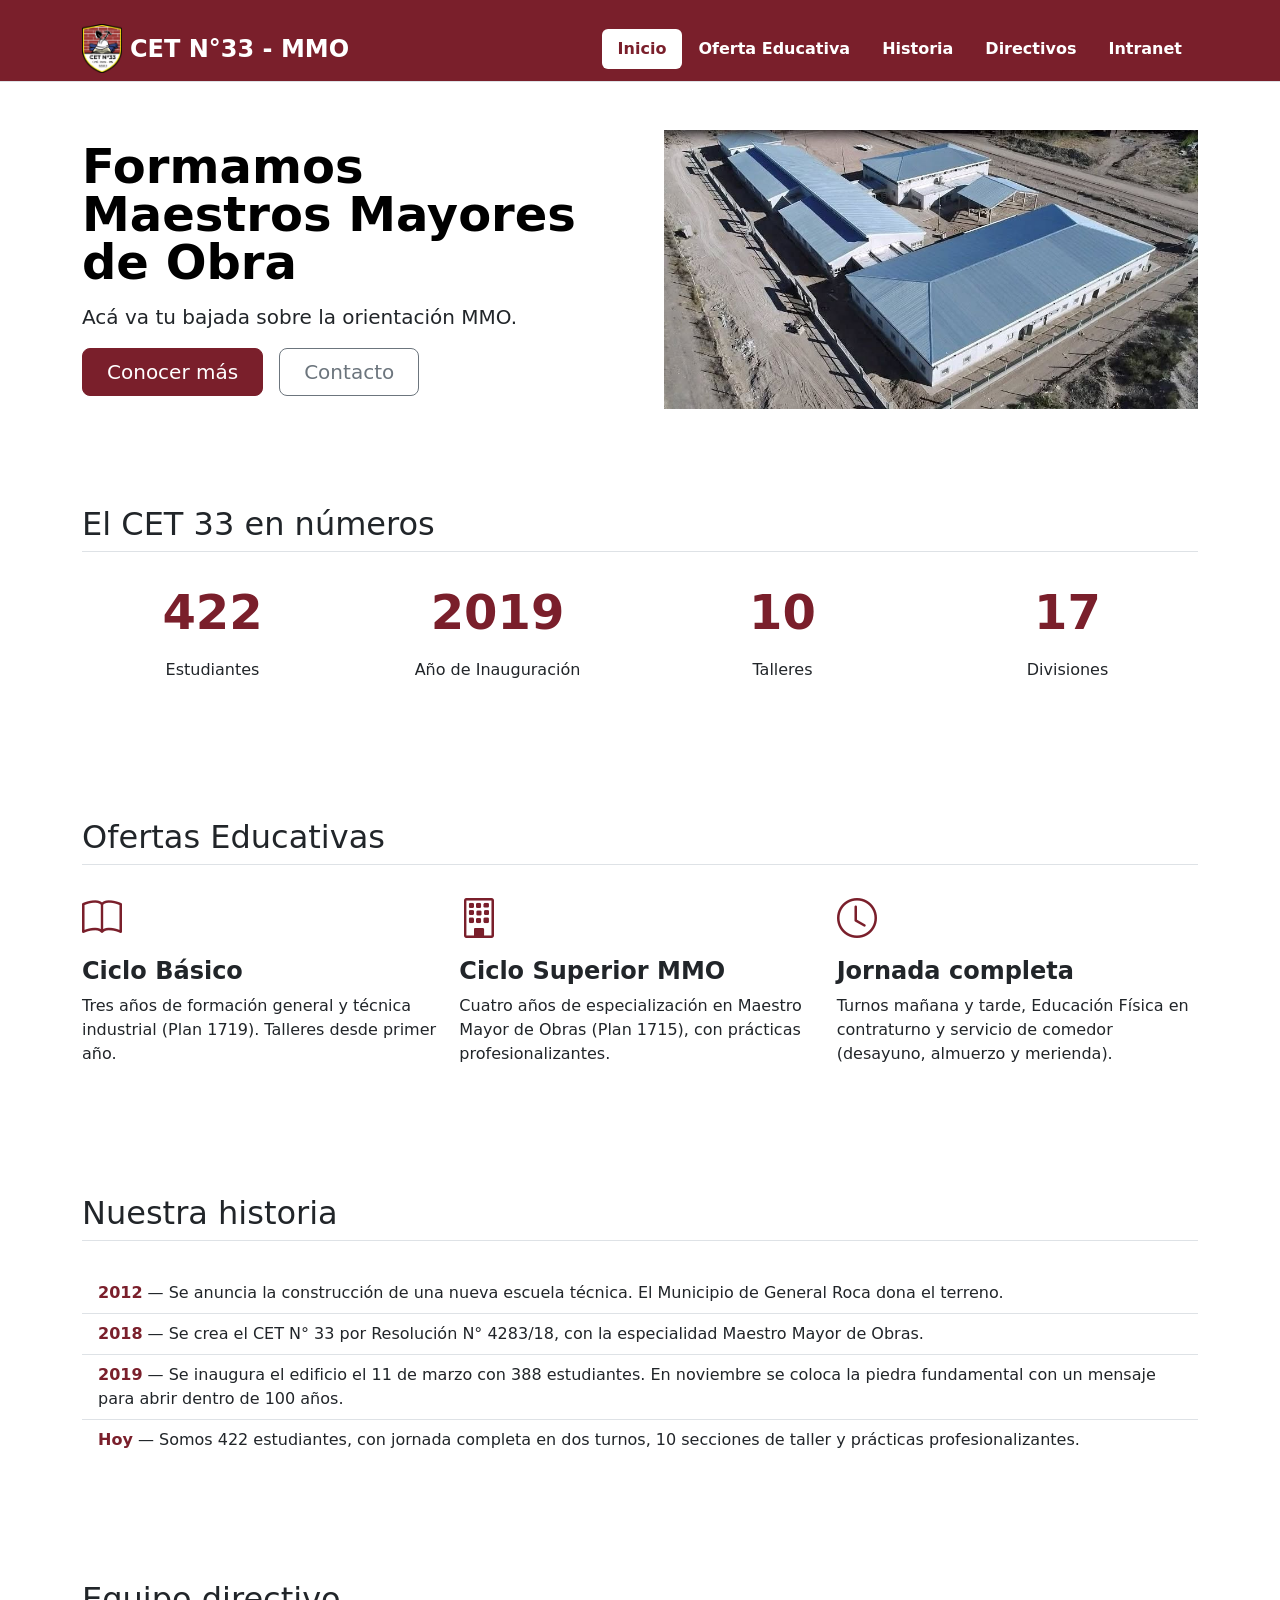
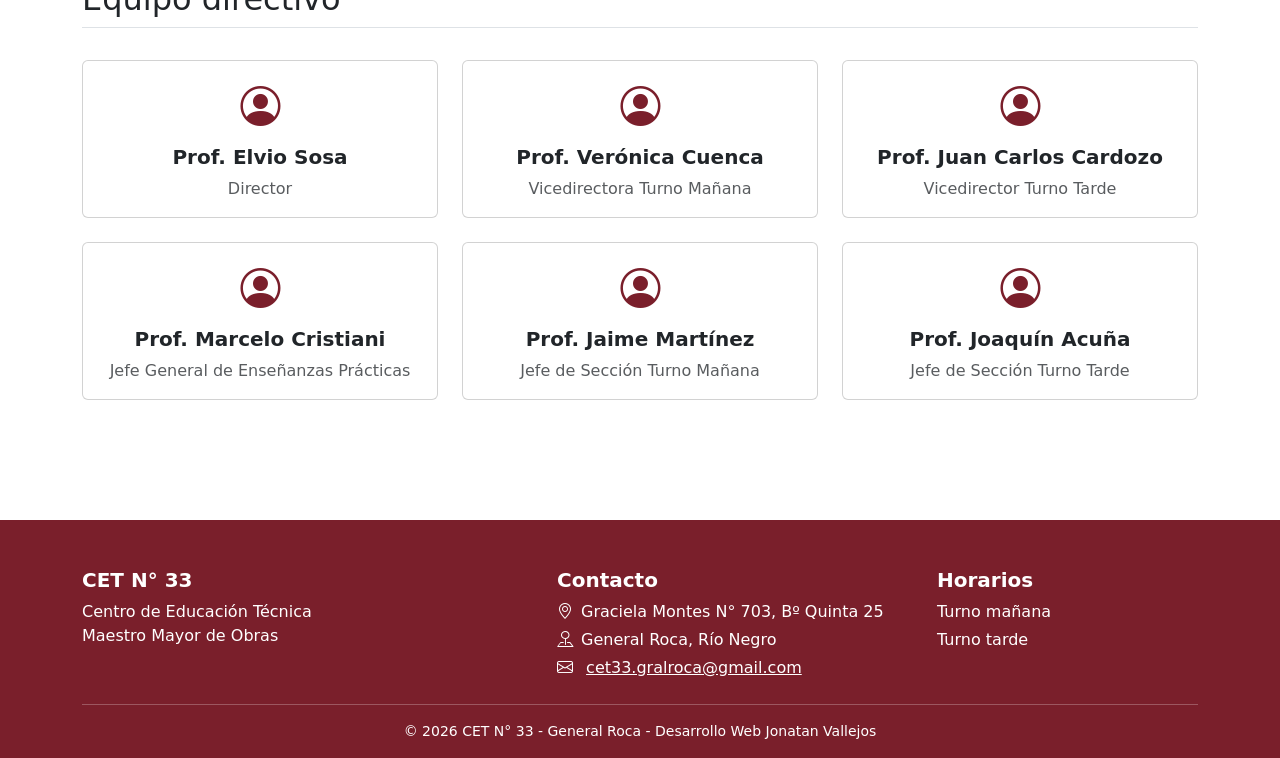
==== index.html @ 5db4bb3c "Use lowercase file and folder names; fix contact email - Rename Index.html, Intranet.html, CSS/, JS/" ====
<!DOCTYPE html>
<html lang="es">

<head>
  <meta charset="UTF-8">
  <meta name="viewport" content="width=device-width, initial-scale=1.0">
  <!--Carga de Bootstrap-->
  <link href="https://cdn.jsdelivr.net/npm/bootstrap@5.3.3/dist/css/bootstrap.min.css" rel="stylesheet">
  <link rel="stylesheet" href="https://cdn.jsdelivr.net/npm/bootstrap-icons@1.11.3/font/bootstrap-icons.min.css">

  <title>CET N°33</title>
  <link rel="stylesheet" href="css/estilos.css">
</head>

<body>

  <!-- ===== HEADER ===== -->
  <!-- Ese me-md-auto es el que empuja los links de navegación hacia la derecha en pantallas medianas/grandes -->
  <header class="d-flex flex-wrap justify-content-center pt-4 pb-2 border-bottom bg-institucional text-white">
    <div class="container d-flex flex-wrap justify-content-center align-items-center">
      <a href="index.html"
        class="d-flex align-items-center mb-3 mb-md-0 me-md-auto link-body-emphasis text-decoration-none text-white">
        <img src="imagenes/logomini.png" alt="Logo CET N°33" width="40" class="me-2">
        <span class="fs-4 fw-bold">CET N°33 - MMO</span>
      </a>
      <ul class="nav nav-pills fw-semibold">
        <li class="nav-item"><a href="#" class="nav-link active" aria-current="page">Inicio</a></li>
        <li class="nav-item"><a href="#oferta" class="nav-link">Oferta Educativa</a></li>
        <li class="nav-item"><a href="#historia" class="nav-link">Historia</a></li>
        <li class="nav-item"><a href="#directivos" class="nav-link">Directivos</a></li>
        <li class="nav-item"><a href="intranet.html" class="nav-link">Intranet</a></li>
      </ul>
    </div>
  </header>

  <!-- ===== HERO ===== -->
  <div class="container">
    <div class="row flex-lg-row-reverse align-items-center g-5 py-5"> <!-- Ese g-5 es el espacio (gap)-->
      <div class="col-10 col-sm-8 col-lg-6">
        <img src="imagenes/arriba.jpg" class="d-block mx-lg-auto img-fluid" alt="Nuestra Institución" width="700"
          height="500" loading="lazy">
      </div>
      <div class="col-lg-6">
        <h1 class="display-5 fw-bold text-body-emphasis lh-1 mb-3">Formamos Maestros Mayores de Obra</h1>
        <p class="lead">Acá va tu bajada sobre la orientación MMO.</p>
        <div class="d-grid gap-2 d-md-flex justify-content-md-start">
          <button type="button" class="btn btn-primary btn-lg px-4 me-md-2">Conocer más</button>
          <button type="button" class="btn btn-outline-secondary btn-lg px-4">Contacto</button>
        </div>
      </div>
    </div> <!-- cierra el row del hero -->
  </div> <!-- cierra el container del hero -->

  <!-- ===== NÚMEROS ===== -->
  <section class="container py-5">
    <h2 class="pb-2 border-bottom">El CET 33 en números</h2>
    <div class="row g-4 py-4 text-center">
      <div class="col-6 col-md-3">
        <p class="display-5 fw-bold text-bordo">422</p>
        <p>Estudiantes</p>
      </div>
      <div class="col-6 col-md-3">
        <p class="display-5 fw-bold text-bordo">2019</p>
        <p>Año de Inauguración</p>
      </div>
      <div class="col-6 col-md-3">
        <p class="display-5 fw-bold text-bordo">10</p>
        <p>Talleres</p>
      </div>
      <div class="col-6 col-md-3">
        <p class="display-5 fw-bold text-bordo">17</p>
        <p>Divisiones</p>
      </div>
    </div>
  </section>
  

  <!-- ===== OFERTA EDUCATIVA ===== -->
  <section id="oferta" class="container py-5">
    <h2 class="pb-2 border-bottom">Ofertas Educativas</h2>
    <div class="row g-3 py-3">

      <div class="col-md-4">
        <i class="bi bi-book fs-1 text-bordo"></i> <!-- Icono de libro -->
        <h3 class="fs-4 fw-bold mt-2">Ciclo Básico</h3>
        <p>Tres años de formación general y técnica industrial (Plan 1719). Talleres desde primer año.</p>
      </div>

      <div class="col-md-4">
        <i class="bi bi-building fs-1 text-bordo"></i> <!-- Icono de edificio -->
        <h3 class="fs-4 fw-bold mt-2">Ciclo Superior MMO</h3>
        <p>Cuatro años de especialización en Maestro Mayor de Obras (Plan 1715), con prácticas profesionalizantes.</p>
      </div>

      <div class="col-md-4">
        <i class="bi bi-clock fs-1 text-bordo"></i> <!-- Icono de reloj -->
        <h3 class="fs-4 fw-bold mt-2">Jornada completa</h3>
        <p>Turnos mañana y tarde, Educación Física en contraturno y servicio de comedor (desayuno, almuerzo y merienda).</p>
      </div>

    </div> <!-- cierra el row de ofertas -->
  </section>

  <!-- ===== HISTORIA ===== -->
  <section id="historia" class="container py-5">
    <h2 class="pb-2 border-bottom">Nuestra historia</h2>
    <ul class="list-group list-group-flush py-4"><!-- saca los bordes de afuera para que se vea más limpio -->
      <li class="list-group-item">
        <span class="fw-bold text-bordo">2012</span> — Se anuncia la construcción de una nueva escuela técnica.
        El Municipio de General Roca dona el terreno.
      </li>
      <li class="list-group-item">
        <span class="fw-bold text-bordo">2018</span> — Se crea el CET N° 33 por Resolución N° 4283/18, con la
        especialidad Maestro Mayor de Obras.
      </li>
      <li class="list-group-item">
        <span class="fw-bold text-bordo">2019</span> — Se inaugura el edificio el 11 de marzo con 388
        estudiantes. En noviembre se coloca la piedra fundamental con un mensaje para abrir dentro de 100 años.
      </li>
      <li class="list-group-item">
        <span class="fw-bold text-bordo">Hoy</span> — Somos 422 estudiantes, con jornada completa en dos turnos,
        10 secciones de taller y prácticas profesionalizantes.
      </li>
    </ul>
  </section>

  <!-- ===== EQUIPO DIRECTIVO ===== -->
  <section id="directivos" class="container py-5">
    <h2 class="pb-2 border-bottom">Equipo directivo</h2>
    <!-- 1 card por fila en el celular, 2 en tablet y 3 en PC -->
    <div class="row row-cols-1 row-cols-sm-2 row-cols-lg-3 g-4 py-4">

      <div class="col">
        <div class="card h-100 text-center p-3"> <!-- h-100: todas las cards de una fila con la misma altura -->
          <i class="bi bi-person-circle fs-1 text-bordo"></i>
          <h3 class="fs-5 fw-bold mt-2">Prof. Elvio Sosa</h3>
          <p class="text-muted mb-0">Director</p> <!-- text-muted: cargo en gris para que resalte el nombre -->
        </div>
      </div>

      <div class="col">
        <div class="card h-100 text-center p-3">
          <i class="bi bi-person-circle fs-1 text-bordo"></i>
          <h3 class="fs-5 fw-bold mt-2">Prof. Verónica Cuenca</h3>
          <p class="text-muted mb-0">Vicedirectora Turno Mañana</p>
        </div>
      </div>

      <div class="col">
        <div class="card h-100 text-center p-3">
          <i class="bi bi-person-circle fs-1 text-bordo"></i>
          <h3 class="fs-5 fw-bold mt-2">Prof. Juan Carlos Cardozo</h3>
          <p class="text-muted mb-0">Vicedirector Turno Tarde</p>
        </div>
      </div>

      <div class="col">
        <div class="card h-100 text-center p-3">
          <i class="bi bi-person-circle fs-1 text-bordo"></i>
          <h3 class="fs-5 fw-bold mt-2">Prof. Marcelo Cristiani</h3>
          <p class="text-muted mb-0">Jefe General de Enseñanzas Prácticas</p>
        </div>
      </div>

      <div class="col">
        <div class="card h-100 text-center p-3">
          <i class="bi bi-person-circle fs-1 text-bordo"></i>
          <h3 class="fs-5 fw-bold mt-2">Prof. Jaime Martínez</h3>
          <p class="text-muted mb-0">Jefe de Sección Turno Mañana</p>
        </div>
      </div>

      <div class="col">
        <div class="card h-100 text-center p-3">
          <i class="bi bi-person-circle fs-1 text-bordo"></i>
          <h3 class="fs-5 fw-bold mt-2">Prof. Joaquín Acuña</h3>
          <p class="text-muted mb-0">Jefe de Sección Turno Tarde</p>
        </div>
      </div>

    </div>
  </section>

  <!-- ===== FOOTER ===== -->
  <footer class="bg-bordo text-white pt-5 pb-3 mt-5">
    <div class="container">
      <div class="row g-4">

        <div class="col-md-5">
          <h3 class="fs-5 fw-bold">CET N° 33</h3>
          <p class="mb-0">Centro de Educación Técnica<br>Maestro Mayor de Obras</p>
        </div>

        <div class="col-md-4">
          <h3 class="fs-5 fw-bold">Contacto</h3>
          <p class="mb-1"><i class="bi bi-geo-alt me-2"></i>Graciela Montes N° 703, Bº Quinta 25</p>
          <p class="mb-1"><i class="bi bi-pin-map me-2"></i>General Roca, Río Negro</p>
          <p class="mb-0"><i class="bi bi-envelope me-2"></i>
            <a href="mailto:cet33.gralroca@gmail.com" class="text-white">cet33.gralroca@gmail.com</a>
          </p>
        </div>

        <div class="col-md-3">
          <h3 class="fs-5 fw-bold">Horarios</h3>
          <p class="mb-1">Turno mañana</p>
          <p class="mb-0">Turno tarde</p>
        </div>

      </div>
      <hr class="mt-4">
      <p class="text-center small mb-0">© 2026 CET N° 33 - General Roca - Desarrollo Web Jonatan Vallejos</p>
    </div>
  </footer>

  <script src="js/app.js"></script>
</body>

</html>
---- css/estilos.css ----
/*Color para el tema de Bootstrap*/
.nav-pills .nav-link.active {
  background-color: #7a1f2b;
}

.nav-pills .nav-link {
  color: #7a1f2b;
}

.nav-pills .nav-link:hover {
  color: #5a1620;
}

.bg-institucional {
  background-color: #7a1f2b;
}

.bg-institucional .nav-pills .nav-link {
  color: #fff;
}

.bg-institucional .nav-pills .nav-link.active {
  background-color: #fff;
  color: #7a1f2b;
}
/* Color de texto institucional */
.text-bordo { 
  color: #7a1f2b; 
}
/* sobreescribe el color primario de Bootstrap en todo el sitio (botones btn-primary, etc.) */
.bg-bordo {
  background-color: #7a1f2b;
}
.btn-primary {
  --bs-btn-bg: #7a1f2b;
  --bs-btn-border-color: #7a1f2b;
  --bs-btn-hover-bg: #5a1620;
  --bs-btn-hover-border-color: #5a1620;
  --bs-btn-active-bg: #5a1620;
  --bs-btn-active-border-color: #5a1620;
}
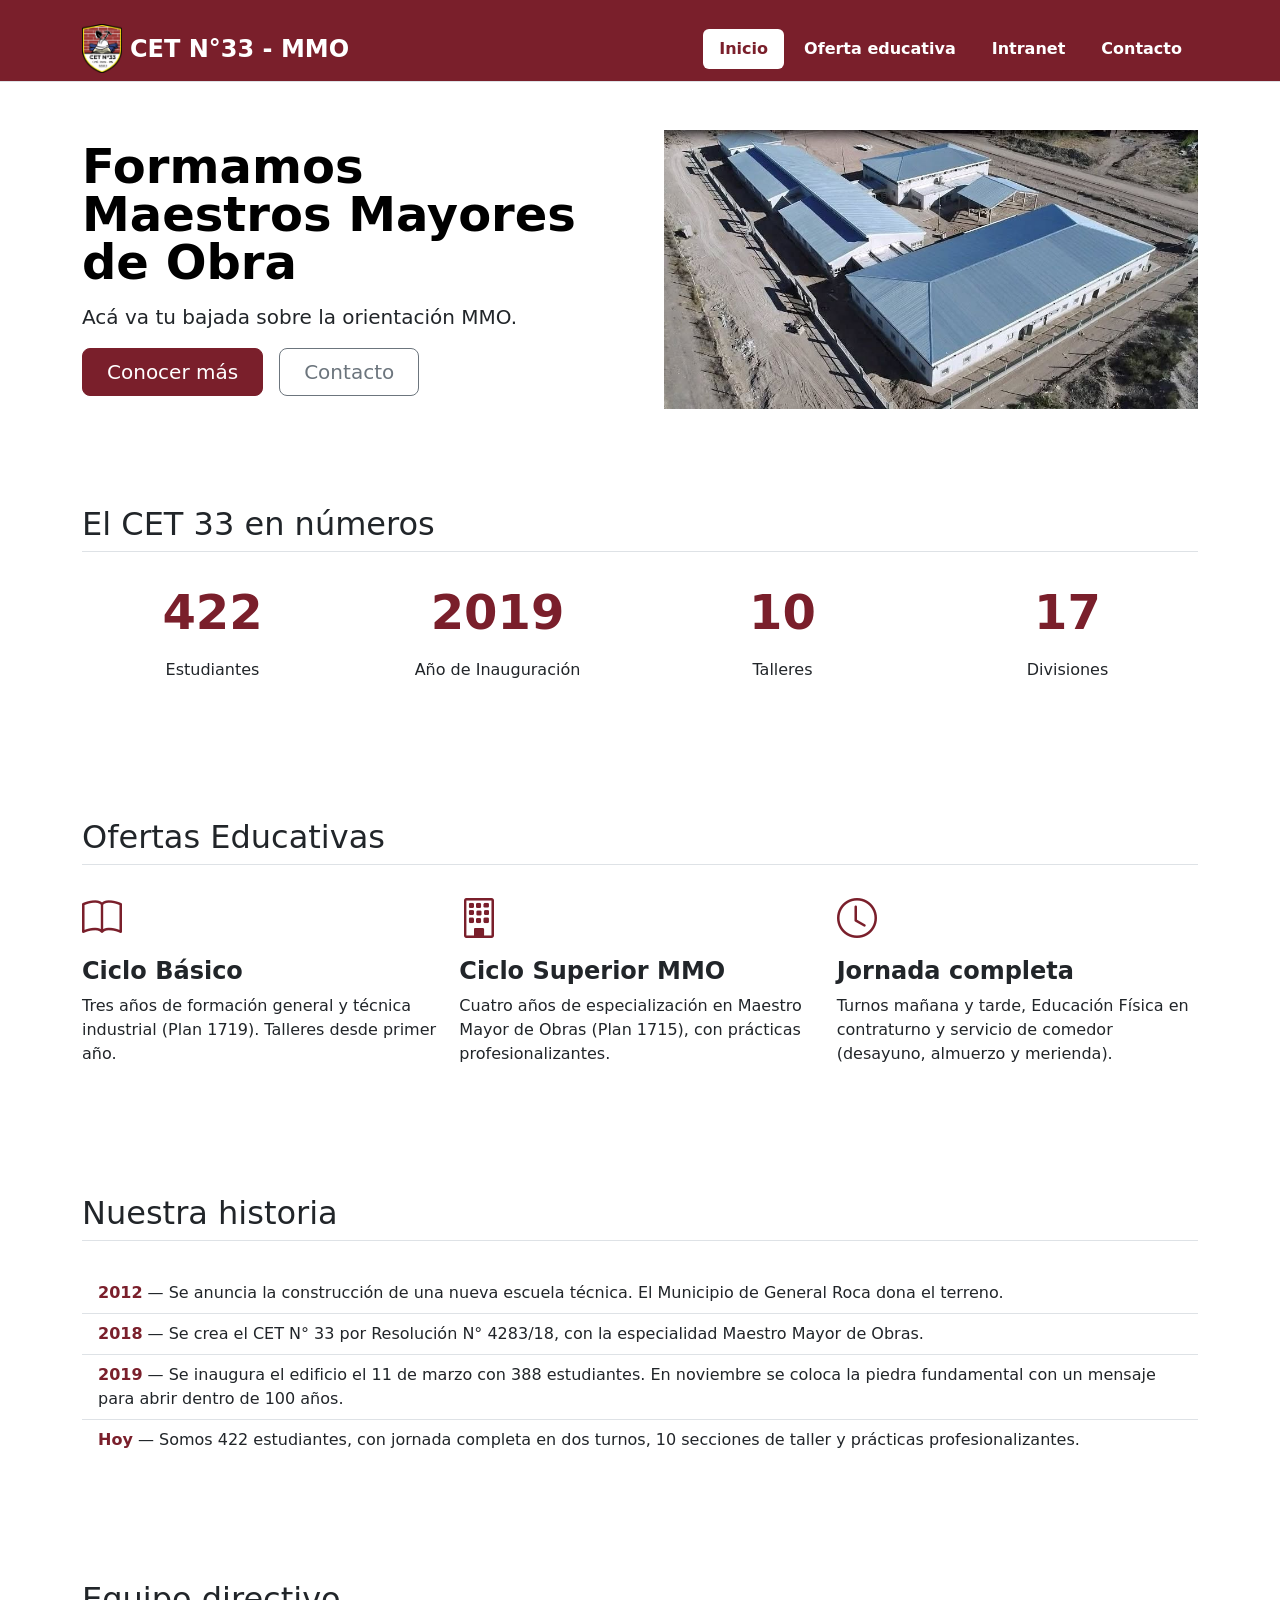
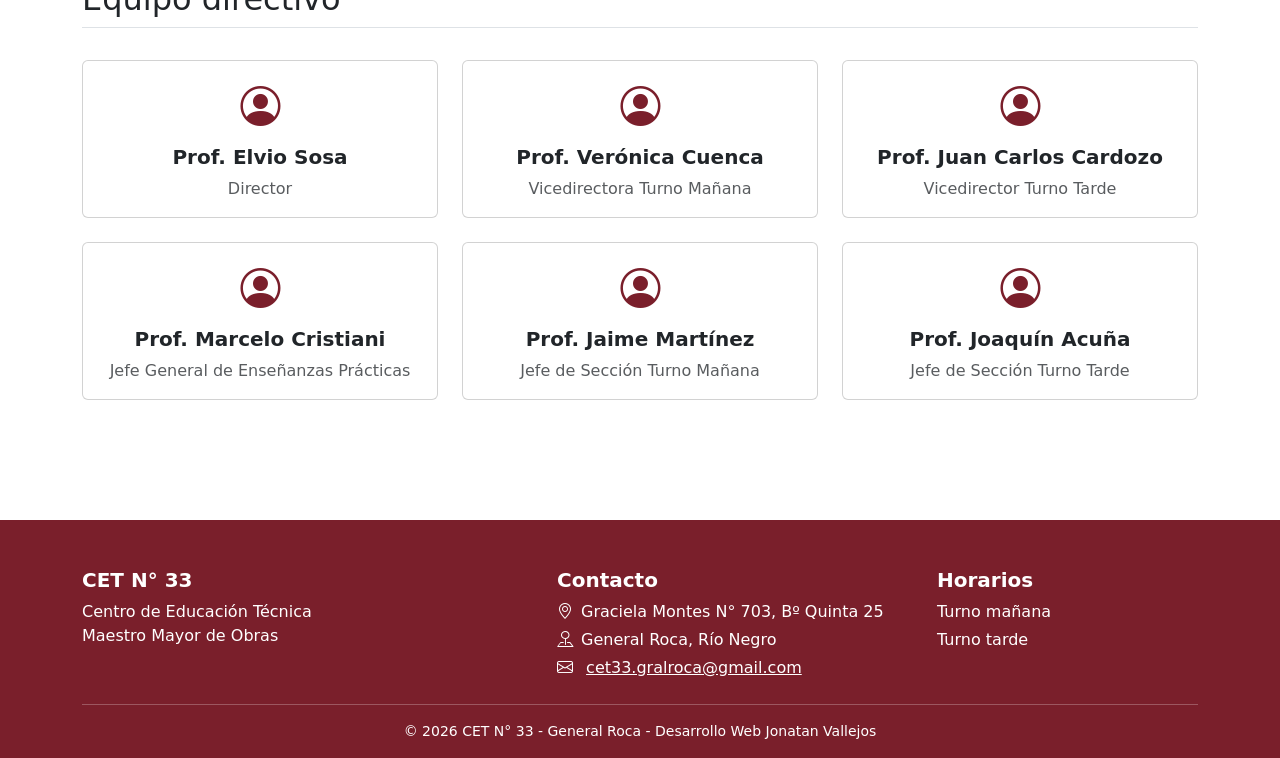
==== commit a8c134bd: "feat: completar estructura responsive de tres páginas" ====
--- a/index.html
+++ b/index.html
@@ -14,26 +14,28 @@
 
 <body>
 
-  <!-- ===== HEADER ===== -->
+  <!-- ===== Sector Menu ===== -->
   <!-- Ese me-md-auto es el que empuja los links de navegación hacia la derecha en pantallas medianas/grandes -->
   <header class="d-flex flex-wrap justify-content-center pt-4 pb-2 border-bottom bg-institucional text-white">
-    <div class="container d-flex flex-wrap justify-content-center align-items-center">
+    <div class="container encabezado-contenido">
       <a href="index.html"
         class="d-flex align-items-center mb-3 mb-md-0 me-md-auto link-body-emphasis text-decoration-none text-white">
         <img src="imagenes/logomini.png" alt="Logo CET N°33" width="40" class="me-2">
         <span class="fs-4 fw-bold">CET N°33 - MMO</span>
       </a>
-      <ul class="nav nav-pills fw-semibold">
-        <li class="nav-item"><a href="#" class="nav-link active" aria-current="page">Inicio</a></li>
-        <li class="nav-item"><a href="#oferta" class="nav-link">Oferta Educativa</a></li>
-        <li class="nav-item"><a href="#historia" class="nav-link">Historia</a></li>
-        <li class="nav-item"><a href="#directivos" class="nav-link">Directivos</a></li>
-        <li class="nav-item"><a href="intranet.html" class="nav-link">Intranet</a></li>
-      </ul>
+      <nav aria-label="Navegación principal">
+        <ul class="nav nav-pills fw-semibold menu-principal">
+          <li class="nav-item"><a href="index.html" class="nav-link active" aria-current="page">Inicio</a></li>
+          <li class="nav-item"><a href="index.html#oferta" class="nav-link">Oferta educativa</a></li>
+          <li class="nav-item"><a href="intranet.html" class="nav-link">Intranet</a></li>
+          <li class="nav-item"><a href="contacto.html" class="nav-link">Contacto</a></li>
+        </ul>
+      </nav>
     </div>
   </header>
 
-  <!-- ===== HERO ===== -->
+  <main>
+  <!-- ===== 1er Sector  ===== -->
   <div class="container">
     <div class="row flex-lg-row-reverse align-items-center g-5 py-5"> <!-- Ese g-5 es el espacio (gap)-->
       <div class="col-10 col-sm-8 col-lg-6">
@@ -44,14 +46,14 @@
         <h1 class="display-5 fw-bold text-body-emphasis lh-1 mb-3">Formamos Maestros Mayores de Obra</h1>
         <p class="lead">Acá va tu bajada sobre la orientación MMO.</p>
         <div class="d-grid gap-2 d-md-flex justify-content-md-start">
-          <button type="button" class="btn btn-primary btn-lg px-4 me-md-2">Conocer más</button>
-          <button type="button" class="btn btn-outline-secondary btn-lg px-4">Contacto</button>
+          <a href="#oferta" class="btn btn-primary btn-lg px-4 me-md-2">Conocer más</a>
+          <a href="contacto.html" class="btn btn-outline-secondary btn-lg px-4">Contacto</a>
         </div>
       </div>
     </div> <!-- cierra el row del hero -->
   </div> <!-- cierra el container del hero -->
 
-  <!-- ===== NÚMEROS ===== -->
+  <!-- ===== Cajas con Números ===== -->
   <section class="container py-5">
     <h2 class="pb-2 border-bottom">El CET 33 en números</h2>
     <div class="row g-4 py-4 text-center">
@@ -128,7 +130,7 @@
   <section id="directivos" class="container py-5">
     <h2 class="pb-2 border-bottom">Equipo directivo</h2>
     <!-- 1 card por fila en el celular, 2 en tablet y 3 en PC -->
-    <div class="row row-cols-1 row-cols-sm-2 row-cols-lg-3 g-4 py-4">
+    <div class="equipo-grid py-4">
 
       <div class="col">
         <div class="card h-100 text-center p-3"> <!-- h-100: todas las cards de una fila con la misma altura -->
@@ -180,8 +182,9 @@
 
     </div>
   </section>
-
-  <!-- ===== FOOTER ===== -->
+  </main>
+
+  <!-- ===== Pie de Página ===== -->
   <footer class="bg-bordo text-white pt-5 pb-3 mt-5">
     <div class="container">
       <div class="row g-4">
@@ -215,4 +218,4 @@
   <script src="js/app.js"></script>
 </body>
 
-</html>+</html>
--- a/css/estilos.css
+++ b/css/estilos.css
@@ -38,4 +38,41 @@
   --bs-btn-hover-border-color: #5a1620;
   --bs-btn-active-bg: #5a1620;
   --bs-btn-active-border-color: #5a1620;
-}+}
+
+/* Mobile First: el encabezado se apila en pantallas pequeñas. */
+.encabezado-contenido {
+  display: flex;
+  flex-direction: column;
+  align-items: center;
+  gap: 1rem;
+}
+
+.menu-principal {
+  display: flex;
+  justify-content: center;
+  gap: 0.25rem;
+}
+
+.equipo-grid {
+  display: grid;
+  grid-template-columns: 1fr;
+  gap: 1.5rem;
+}
+
+@media (min-width: 768px) {
+  .encabezado-contenido {
+    flex-direction: row;
+    justify-content: space-between;
+  }
+
+  .equipo-grid {
+    grid-template-columns: repeat(2, 1fr);
+  }
+}
+
+@media (min-width: 992px) {
+  .equipo-grid {
+    grid-template-columns: repeat(3, 1fr);
+  }
+}
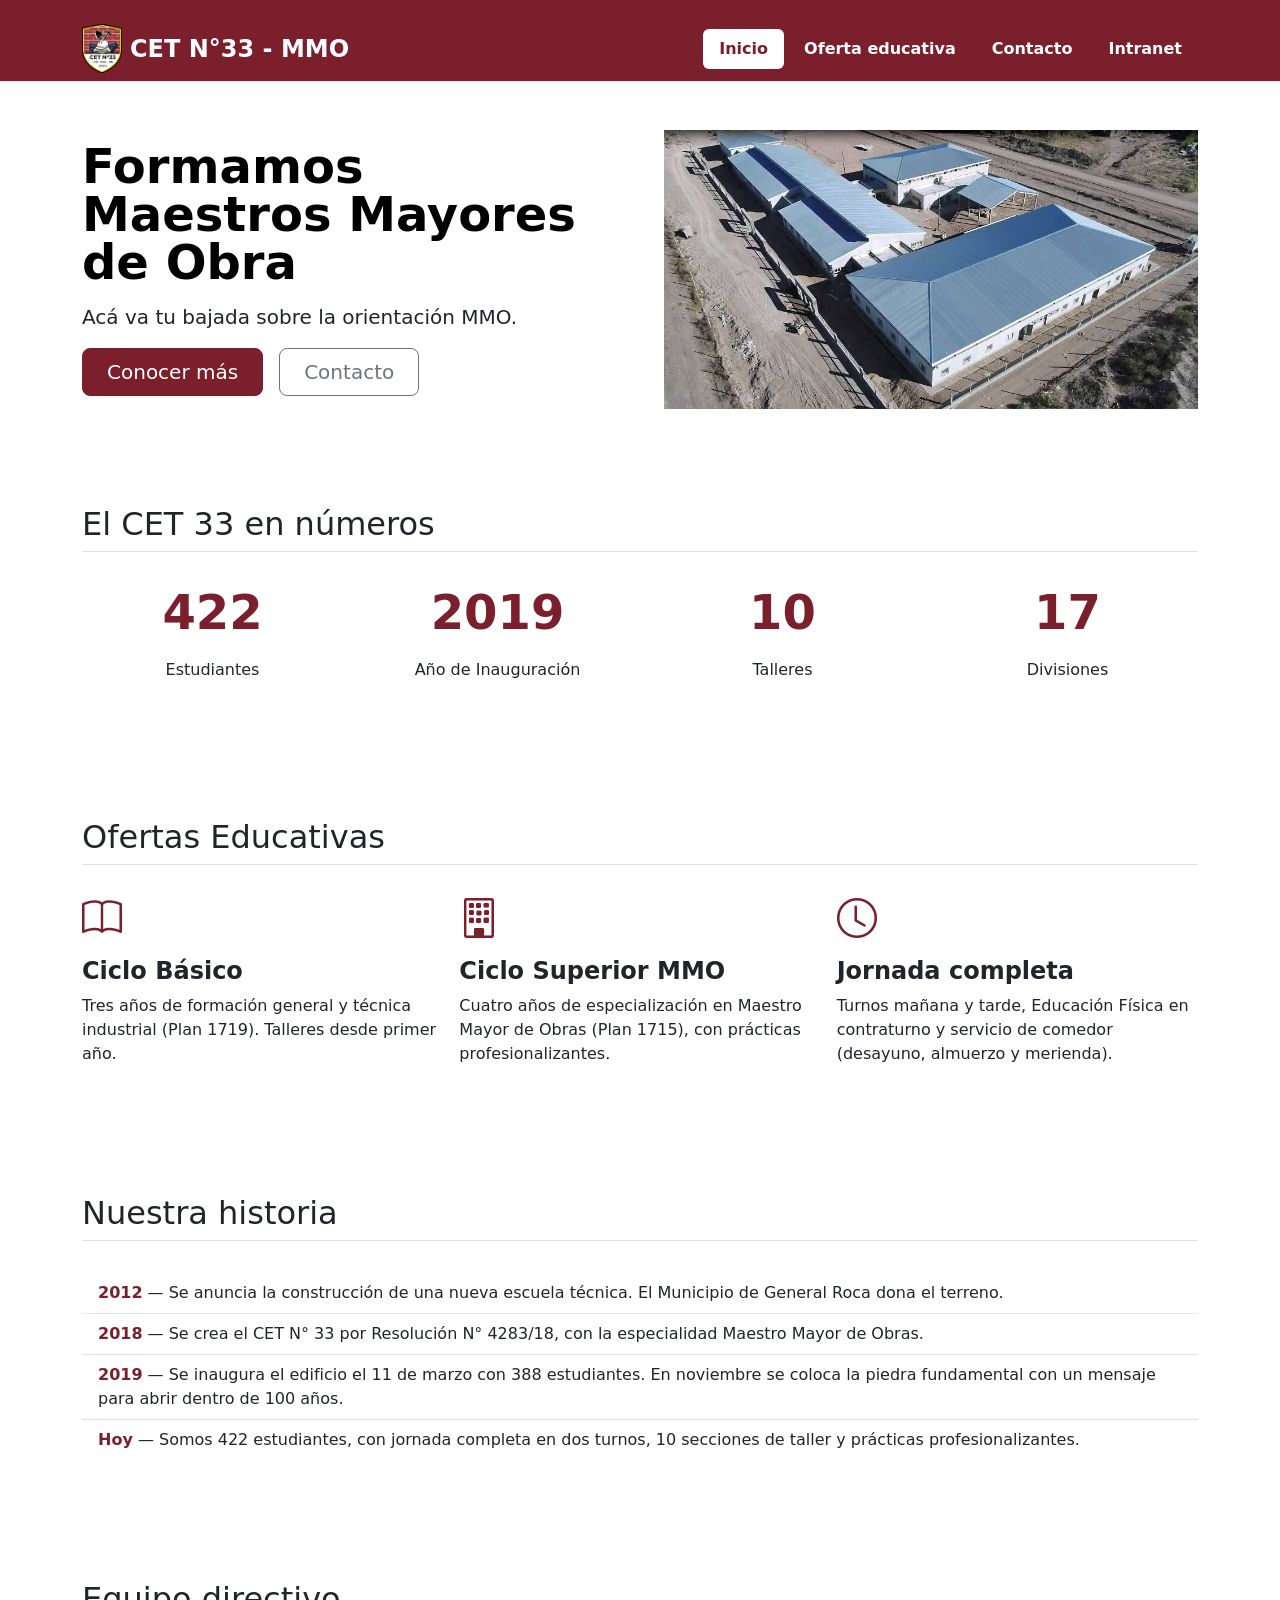
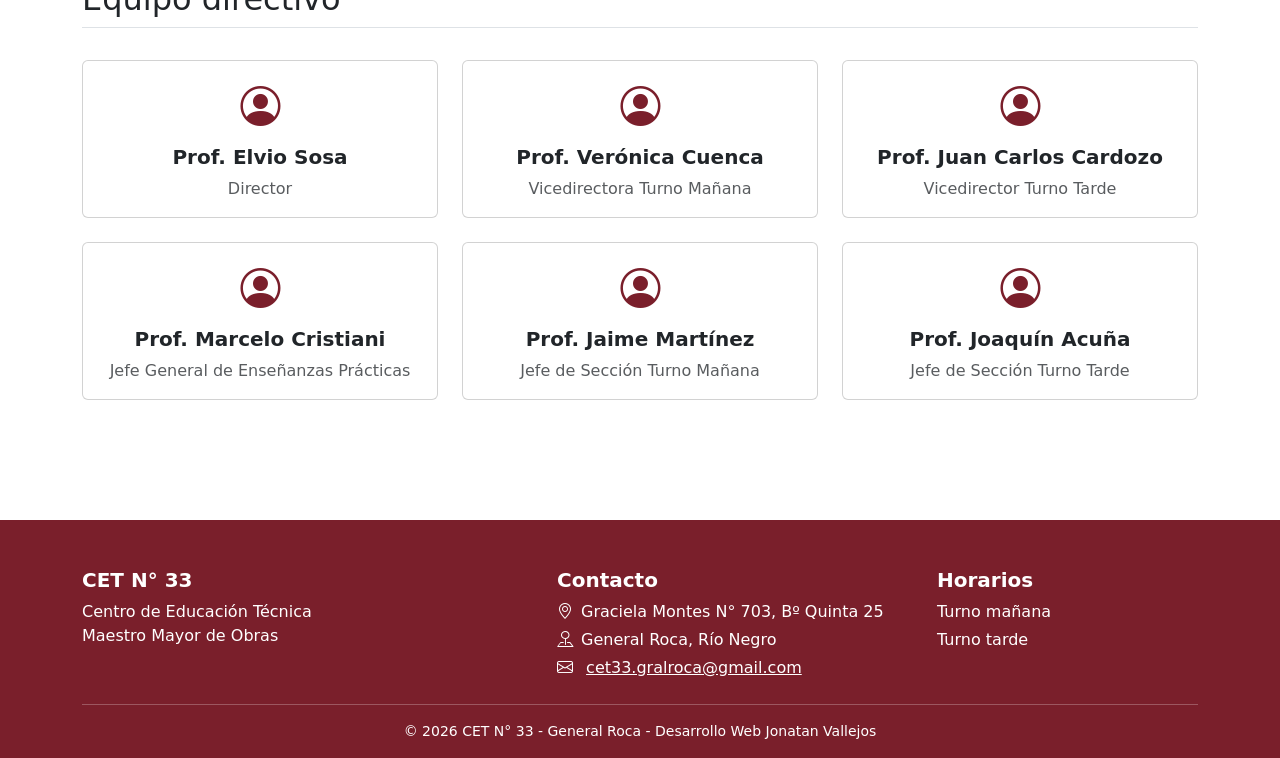
==== commit ce679d93: "Cambio de index e Intranet + Fundamentacion del TP" ====
--- a/index.html
+++ b/index.html
@@ -9,7 +9,7 @@
   <link rel="stylesheet" href="https://cdn.jsdelivr.net/npm/bootstrap-icons@1.11.3/font/bootstrap-icons.min.css">
 
   <title>CET N°33</title>
-  <link rel="stylesheet" href="css/estilos.css">
+  <link rel="stylesheet" href="css/estilos.css?v=1">
 </head>
 
 <body>
@@ -27,8 +27,9 @@
         <ul class="nav nav-pills fw-semibold menu-principal">
           <li class="nav-item"><a href="index.html" class="nav-link active" aria-current="page">Inicio</a></li>
           <li class="nav-item"><a href="index.html#oferta" class="nav-link">Oferta educativa</a></li>
+          <li class="nav-item"><a href="contacto.html" class="nav-link">Contacto</a></li>
           <li class="nav-item"><a href="intranet.html" class="nav-link">Intranet</a></li>
-          <li class="nav-item"><a href="contacto.html" class="nav-link">Contacto</a></li>
+          
         </ul>
       </nav>
     </div>
